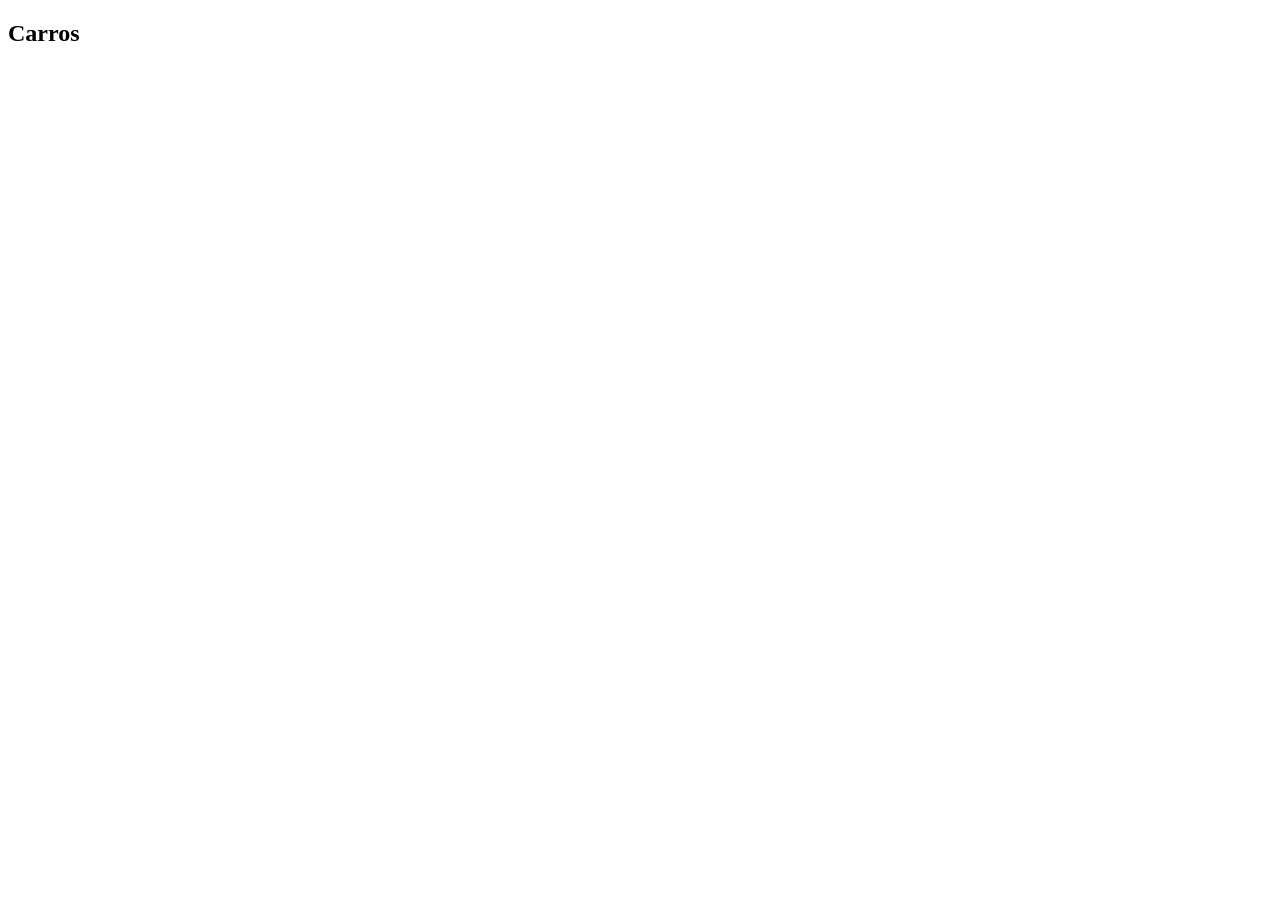
==== Site/xcarlos/templates/home.html @ 12c3d338 "Apenas parte de login/cadastro feita" ====
<!DOCTYPE html>
<html lang="en">
<head>
    <meta charset="UTF-8">
    <meta name="viewport" content="width=device-width, initial-scale=1.0">
    <title>Document</title>
</head>
<body>
    <h2>Carros</h2>
    
</body>
</html>
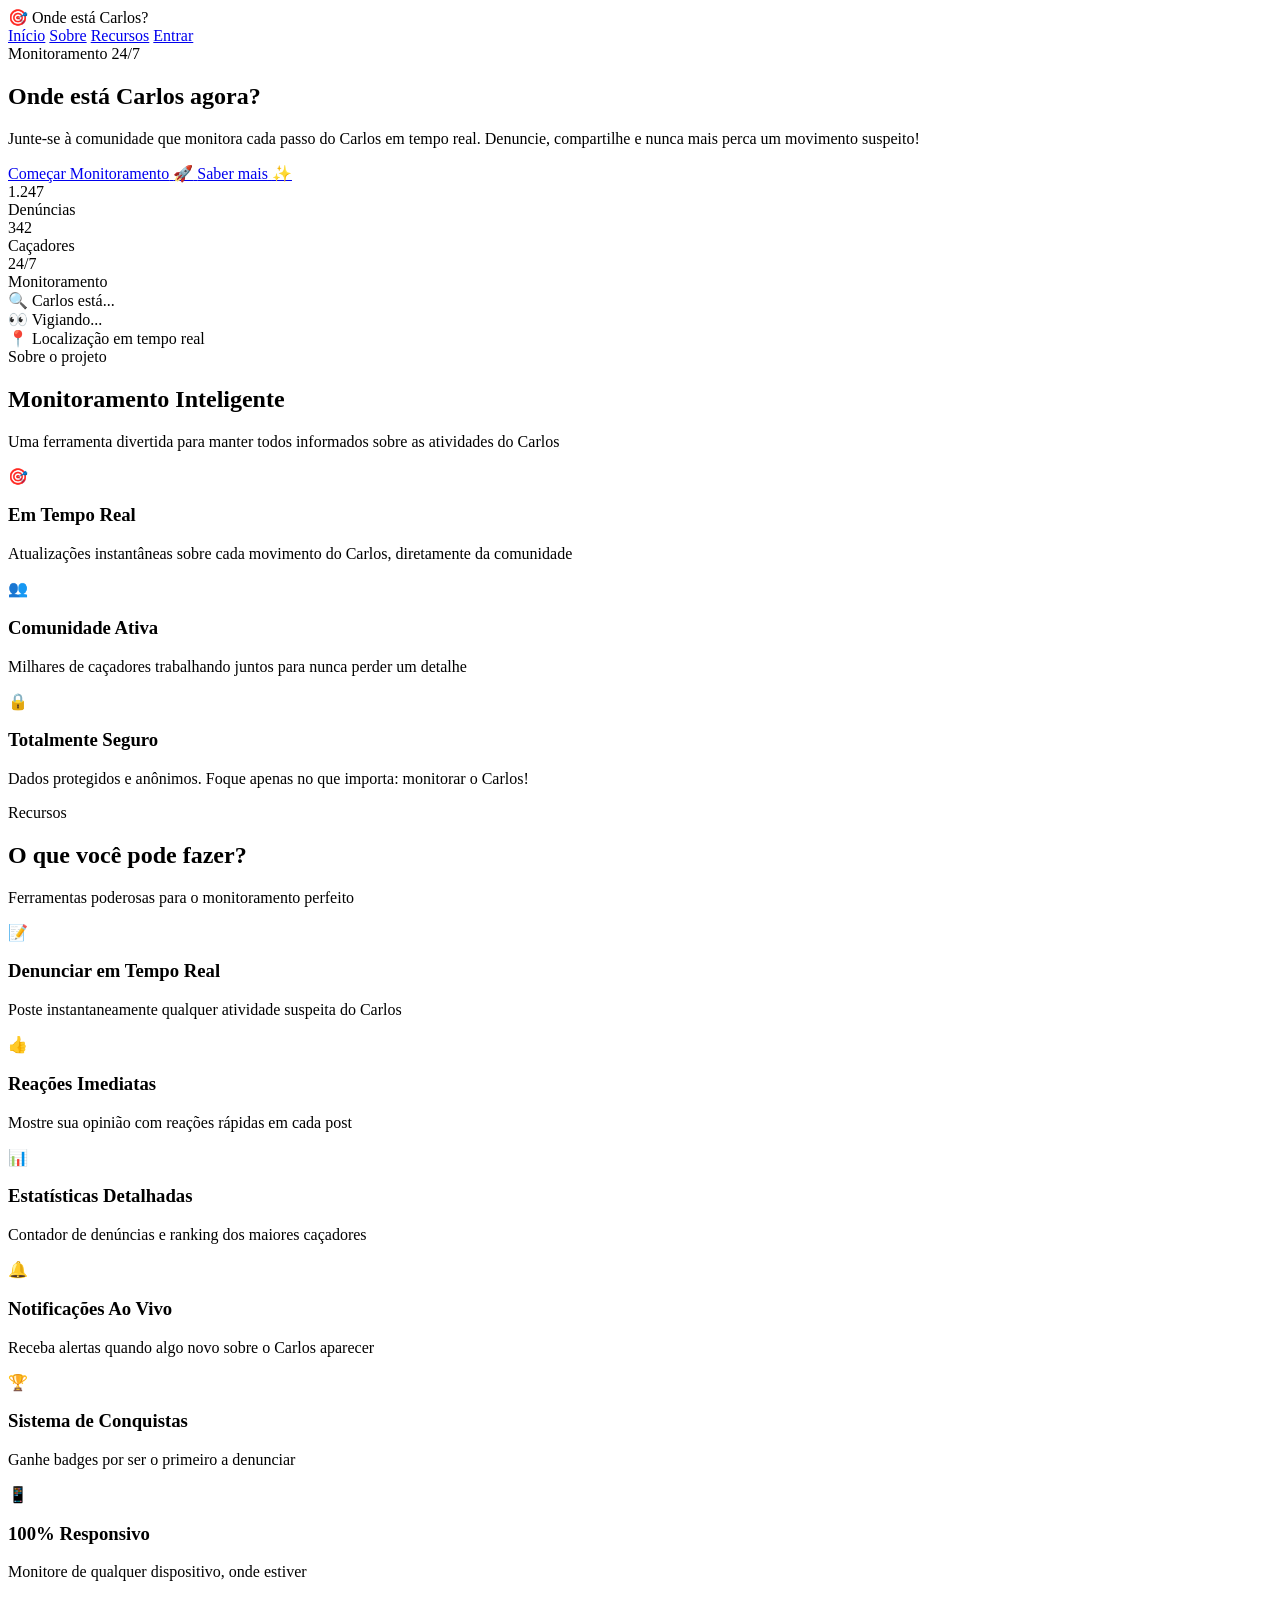
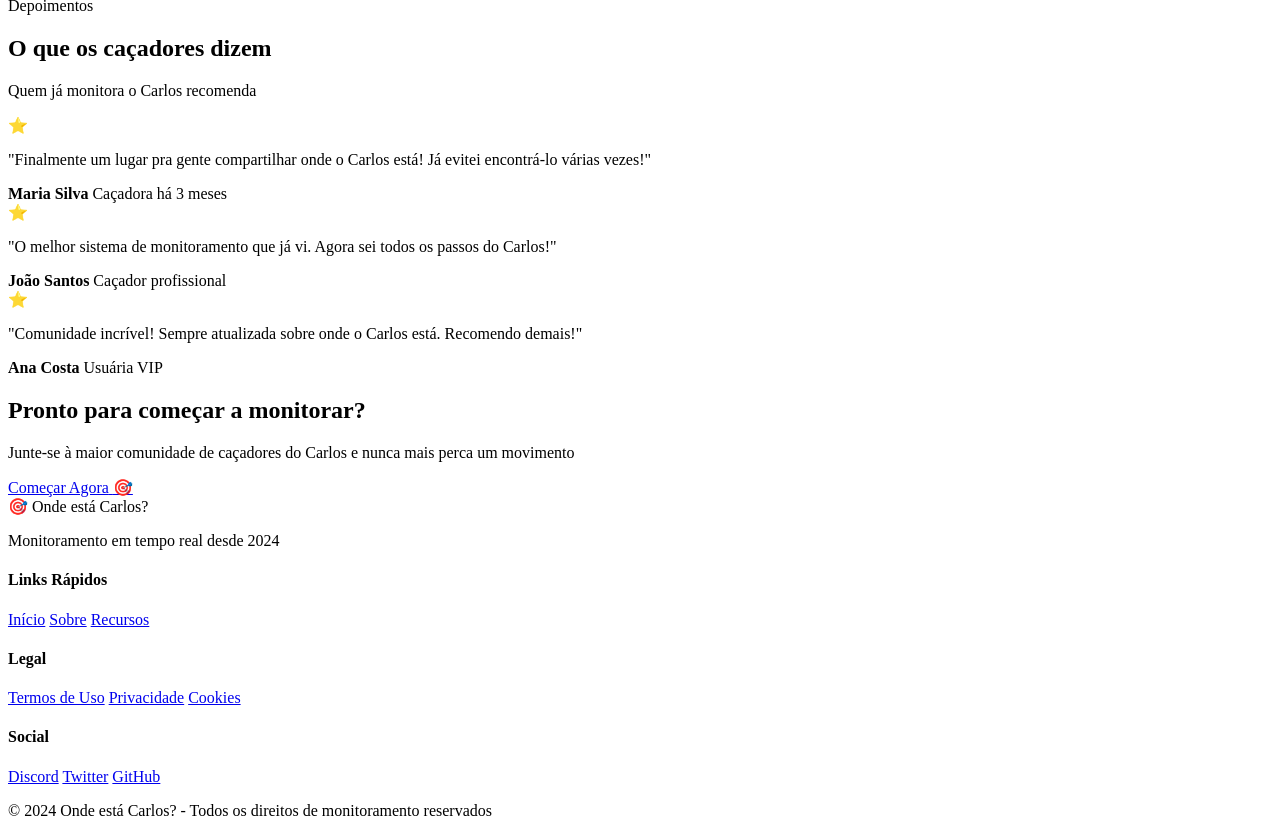
==== commit 0f864847: "login/cadastro e index feitas, fazer home" ====
--- a/Site/xcarlos/templates/home.html
+++ b/Site/xcarlos/templates/home.html
@@ -1,12 +1,266 @@
 <!DOCTYPE html>
-<html lang="en">
+<html lang="pt-br">
 <head>
-    <meta charset="UTF-8">
-    <meta name="viewport" content="width=device-width, initial-scale=1.0">
-    <title>Document</title>
+  <meta charset="UTF-8">
+  <meta name="viewport" content="width=device-width, initial-scale=1.0">
+  <title>Monitoramento Carlos - Home</title>
+  <link rel="stylesheet" href="{{ url_for('static', filename='styles.css') }}">
+  <style>
+    html {
+      scroll-behavior: smooth;
+    }
+  </style>
 </head>
 <body>
-    <h2>Carros</h2>
-    
+
+  <div class="background-animation"></div>
+
+  <!-- Navbar -->
+  <nav class="navbar">
+    <div class="nav-container">
+      <div class="logo-nav">
+        <span class="logo-icon">🎯</span>
+        <span class="logo-text">Onde está <span class="highlight">Carlos</span>?</span>
+      </div>
+      <div class="nav-links">
+        <a href="#home" class="nav-link">Início</a>
+        <a href="#sobre" class="nav-link">Sobre</a>
+        <a href="#recursos" class="nav-link">Recursos</a>
+        <a href="index.html" class="nav-btn">Entrar</a>
+      </div>
+    </div>
+  </nav>
+
+  <!-- Hero Section -->
+  <section id="home" class="hero">
+    <div class="hero-content">
+      <div class="hero-badge">
+        <span class="badge-dot"></span>
+        Monitoramento 24/7
+      </div>
+      <h1 class="hero-title">
+        Onde está 
+        <span class="gradient-text">Carlos</span> 
+        agora?
+      </h1>
+      <p class="hero-description">
+        Junte-se à comunidade que monitora cada passo do Carlos em tempo real. 
+        Denuncie, compartilhe e nunca mais perca um movimento suspeito!
+      </p>
+      <div class="hero-buttons">
+        <!-- Botão Começar Monitoramento - vai para página de login -->
+        <a href="index.html" class="btn-primary">
+          <span>Começar Monitoramento</span>
+          <span>🚀</span>
+        </a>
+        <!-- Botão Saber mais - rola para seção Sobre -->
+        <a href="#sobre" class="btn-secondary">
+          <span>Saber mais</span>
+          <span>✨</span>
+        </a>
+      </div>
+      <div class="hero-stats">
+        <div class="stat">
+          <div class="stat-number">1.247</div>
+          <div class="stat-label">Denúncias</div>
+        </div>
+        <div class="stat">
+          <div class="stat-number">342</div>
+          <div class="stat-label">Caçadores</div>
+        </div>
+        <div class="stat">
+          <div class="stat-number">24/7</div>
+          <div class="stat-label">Monitoramento</div>
+        </div>
+      </div>
+    </div>
+    <div class="hero-image">
+      <div class="floating-card card-1">
+        <span>🔍</span>
+        <span>Carlos está...</span>
+      </div>
+      <div class="floating-card card-2">
+        <span>👀</span>
+        <span>Vigiando...</span>
+      </div>
+      <div class="floating-card card-3">
+        <span>📍</span>
+        <span>Localização em tempo real</span>
+      </div>
+    </div>
+  </section>
+
+  <!-- Sobre Section -->
+  <section id="sobre" class="about">
+    <div class="container">
+      <div class="section-header">
+        <span class="section-badge">Sobre o projeto</span>
+        <h2>Monitoramento <span class="gradient-text">Inteligente</span></h2>
+        <p>Uma ferramenta divertida para manter todos informados sobre as atividades do Carlos</p>
+      </div>
+      <div class="about-grid">
+        <div class="about-card">
+          <div class="about-icon">🎯</div>
+          <h3>Em Tempo Real</h3>
+          <p>Atualizações instantâneas sobre cada movimento do Carlos, diretamente da comunidade</p>
+        </div>
+        <div class="about-card">
+          <div class="about-icon">👥</div>
+          <h3>Comunidade Ativa</h3>
+          <p>Milhares de caçadores trabalhando juntos para nunca perder um detalhe</p>
+        </div>
+        <div class="about-card">
+          <div class="about-icon">🔒</div>
+          <h3>Totalmente Seguro</h3>
+          <p>Dados protegidos e anônimos. Foque apenas no que importa: monitorar o Carlos!</p>
+        </div>
+      </div>
+    </div>
+  </section>
+
+  <!-- Recursos Section -->
+  <section id="recursos" class="features">
+    <div class="container">
+      <div class="section-header">
+        <span class="section-badge">Recursos</span>
+        <h2>O que você pode <span class="gradient-text">fazer</span>?</h2>
+        <p>Ferramentas poderosas para o monitoramento perfeito</p>
+      </div>
+      <div class="features-grid">
+        <div class="feature-card">
+          <div class="feature-icon">📝</div>
+          <h3>Denunciar em Tempo Real</h3>
+          <p>Poste instantaneamente qualquer atividade suspeita do Carlos</p>
+        </div>
+        <div class="feature-card">
+          <div class="feature-icon">👍</div>
+          <h3>Reações Imediatas</h3>
+          <p>Mostre sua opinião com reações rápidas em cada post</p>
+        </div>
+        <div class="feature-card">
+          <div class="feature-icon">📊</div>
+          <h3>Estatísticas Detalhadas</h3>
+          <p>Contador de denúncias e ranking dos maiores caçadores</p>
+        </div>
+        <div class="feature-card">
+          <div class="feature-icon">🔔</div>
+          <h3>Notificações Ao Vivo</h3>
+          <p>Receba alertas quando algo novo sobre o Carlos aparecer</p>
+        </div>
+        <div class="feature-card">
+          <div class="feature-icon">🏆</div>
+          <h3>Sistema de Conquistas</h3>
+          <p>Ganhe badges por ser o primeiro a denunciar</p>
+        </div>
+        <div class="feature-card">
+          <div class="feature-icon">📱</div>
+          <h3>100% Responsivo</h3>
+          <p>Monitore de qualquer dispositivo, onde estiver</p>
+        </div>
+      </div>
+    </div>
+  </section>
+
+  <!-- Depoimentos -->
+  <section class="testimonials">
+    <div class="container">
+      <div class="section-header">
+        <span class="section-badge">Depoimentos</span>
+        <h2>O que os <span class="gradient-text">caçadores</span> dizem</h2>
+        <p>Quem já monitora o Carlos recomenda</p>
+      </div>
+      <div class="testimonials-grid">
+        <div class="testimonial-card">
+          <div class="testimonial-icon">⭐</div>
+          <p>"Finalmente um lugar pra gente compartilhar onde o Carlos está! Já evitei encontrá-lo várias vezes!"</p>
+          <div class="testimonial-author">
+            <strong>Maria Silva</strong>
+            <span>Caçadora há 3 meses</span>
+          </div>
+        </div>
+        <div class="testimonial-card">
+          <div class="testimonial-icon">⭐</div>
+          <p>"O melhor sistema de monitoramento que já vi. Agora sei todos os passos do Carlos!"</p>
+          <div class="testimonial-author">
+            <strong>João Santos</strong>
+            <span>Caçador profissional</span>
+          </div>
+        </div>
+        <div class="testimonial-card">
+          <div class="testimonial-icon">⭐</div>
+          <p>"Comunidade incrível! Sempre atualizada sobre onde o Carlos está. Recomendo demais!"</p>
+          <div class="testimonial-author">
+            <strong>Ana Costa</strong>
+            <span>Usuária VIP</span>
+          </div>
+        </div>
+      </div>
+    </div>
+  </section>
+
+  <!-- Call to Action -->
+  <section class="cta">
+    <div class="cta-content">
+      <h2>Pronto para começar a monitorar?</h2>
+      <p>Junte-se à maior comunidade de caçadores do Carlos e nunca mais perca um movimento</p>
+      <!-- Botão Começar Agora - vai para página de login -->
+      <a href="index.html" class="btn-cta">
+        <span>Começar Agora</span>
+        <span>🎯</span>
+      </a>
+    </div>
+  </section>
+
+  <!-- Footer -->
+  <footer class="footer">
+    <div class="footer-content">
+      <div class="footer-section">
+        <div class="footer-logo">
+          <span>🎯</span>
+          <span>Onde está Carlos?</span>
+        </div>
+        <p>Monitoramento em tempo real desde 2024</p>
+      </div>
+      <div class="footer-section">
+        <h4>Links Rápidos</h4>
+        <a href="#home">Início</a>
+        <a href="#sobre">Sobre</a>
+        <a href="#recursos">Recursos</a>
+      </div>
+      <div class="footer-section">
+        <h4>Legal</h4>
+        <a href="#">Termos de Uso</a>
+        <a href="#">Privacidade</a>
+        <a href="#">Cookies</a>
+      </div>
+      <div class="footer-section">
+        <h4>Social</h4>
+        <a href="#">Discord</a>
+        <a href="#">Twitter</a>
+        <a href="#">GitHub</a>
+      </div>
+    </div>
+    <div class="footer-bottom">
+      <p>© 2024 Onde está Carlos? - Todos os direitos de monitoramento reservados</p>
+    </div>
+  </footer>
+
+  <!-- Pequeno script para garantir o scroll suave em todos os navegadores -->
+  <script>
+    // Garantir que o scroll suave funcione em todos os navegadores
+    document.querySelectorAll('a[href^="#"]').forEach(anchor => {
+      anchor.addEventListener('click', function (e) {
+        e.preventDefault();
+        const target = document.querySelector(this.getAttribute('href'));
+        if (target) {
+          target.scrollIntoView({
+            behavior: 'smooth',
+            block: 'start'
+          });
+        }
+      });
+    });
+  </script>
+
 </body>
 </html>
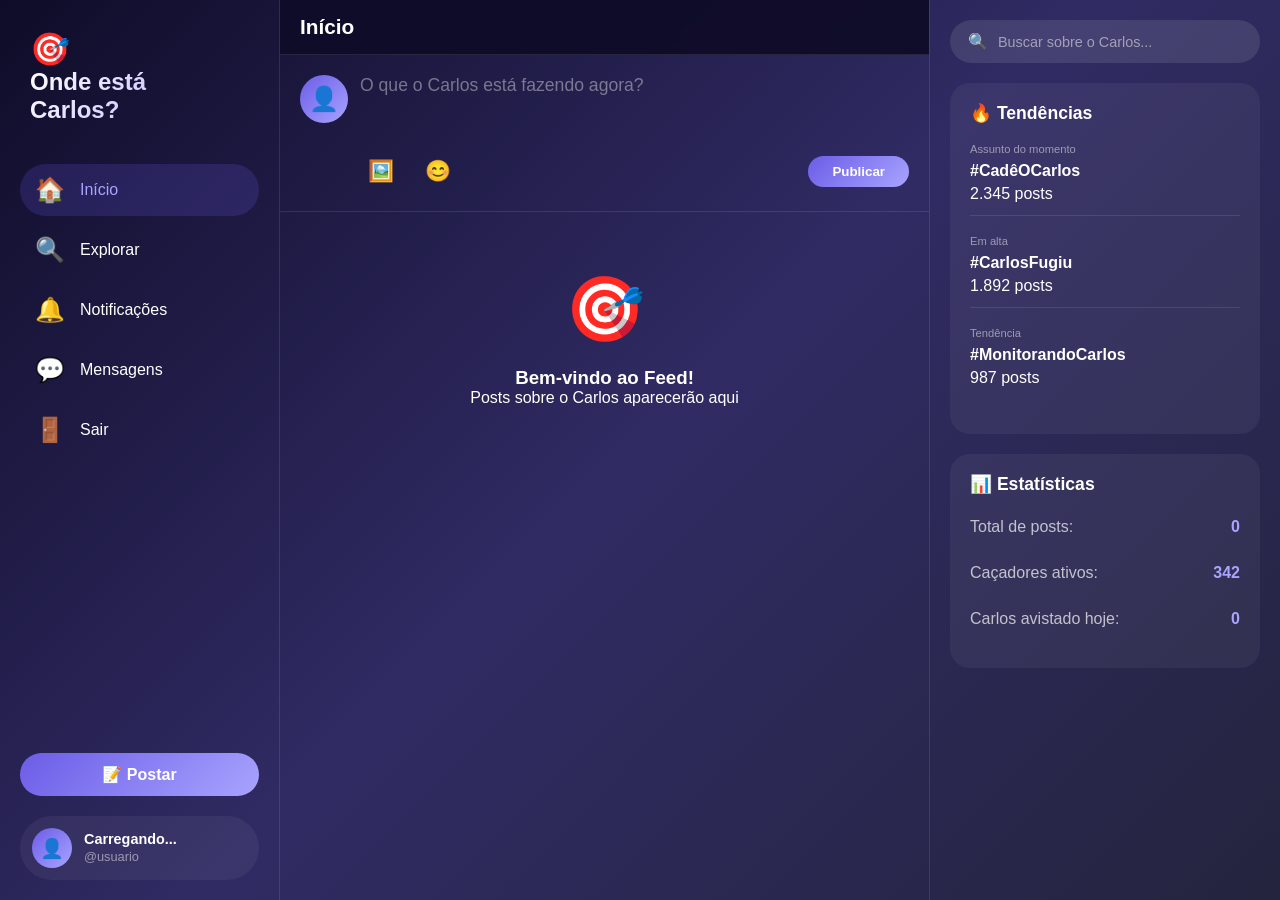
==== commit c01fe1e3: "login arrumado, arumar cadastro e home" ====
--- a/Site/xcarlos/templates/home.html
+++ b/Site/xcarlos/templates/home.html
@@ -3,264 +3,916 @@
 <head>
   <meta charset="UTF-8">
   <meta name="viewport" content="width=device-width, initial-scale=1.0">
-  <title>Monitoramento Carlos - Home</title>
-  <link rel="stylesheet" href="{{ url_for('static', filename='styles.css') }}">
+  <title>Home - Onde está Carlos?</title>
   <style>
-    html {
-      scroll-behavior: smooth;
+    * {
+      margin: 0;
+      padding: 0;
+      box-sizing: border-box;
+    }
+
+    body {
+      font-family: -apple-system, BlinkMacSystemFont, 'Segoe UI', Roboto, 'Helvetica Neue', sans-serif;
+      background: linear-gradient(135deg, #0f0c29 0%, #302b63 50%, #24243e 100%);
+      color: #fff;
+      overflow-x: hidden;
+    }
+
+    /* Layout principal */
+    .app-container {
+      display: grid;
+      grid-template-columns: 280px 1fr 350px;
+      max-width: 1400px;
+      margin: 0 auto;
+      min-height: 100vh;
+    }
+
+    /* Sidebar Esquerda */
+    .sidebar-left {
+      padding: 20px;
+      border-right: 1px solid rgba(255, 255, 255, 0.1);
+      position: sticky;
+      top: 0;
+      height: 100vh;
+      display: flex;
+      flex-direction: column;
+    }
+
+    .logo {
+      margin-bottom: 30px;
+      padding: 10px;
+    }
+
+    .logo h2 {
+      font-size: 1.5rem;
+      background: linear-gradient(135deg, #fff, #a8a4ff);
+      -webkit-background-clip: text;
+      background-clip: text;
+      color: transparent;
+    }
+
+    .logo span {
+      font-size: 2rem;
+    }
+
+    .nav-menu {
+      flex: 1;
+    }
+
+    .nav-item {
+      display: flex;
+      align-items: center;
+      gap: 15px;
+      padding: 12px 15px;
+      border-radius: 30px;
+      text-decoration: none;
+      color: #fff;
+      transition: all 0.2s ease;
+      margin-bottom: 8px;
+    }
+
+    .nav-item:hover, .nav-item.active {
+      background: rgba(108, 92, 231, 0.2);
+      color: #a8a4ff;
+    }
+
+    .nav-icon {
+      font-size: 1.5rem;
+    }
+
+    .post-btn {
+      background: linear-gradient(135deg, #6c5ce7, #a8a4ff);
+      border: none;
+      padding: 12px;
+      border-radius: 30px;
+      color: white;
+      font-weight: bold;
+      font-size: 1rem;
+      cursor: pointer;
+      margin: 20px 0;
+      transition: all 0.3s ease;
+    }
+
+    .post-btn:hover {
+      transform: scale(1.02);
+      box-shadow: 0 5px 15px rgba(108, 92, 231, 0.4);
+    }
+
+    .user-card {
+      display: flex;
+      align-items: center;
+      gap: 12px;
+      padding: 12px;
+      border-radius: 50px;
+      background: rgba(255, 255, 255, 0.05);
+      margin-top: auto;
+    }
+
+    .user-avatar {
+      width: 40px;
+      height: 40px;
+      background: linear-gradient(135deg, #6c5ce7, #a8a4ff);
+      border-radius: 50%;
+      display: flex;
+      align-items: center;
+      justify-content: center;
+      font-size: 1.2rem;
+    }
+
+    .user-info strong {
+      display: block;
+      font-size: 0.9rem;
+    }
+
+    .user-info span {
+      font-size: 0.8rem;
+      color: rgba(255, 255, 255, 0.5);
+    }
+
+    /* Feed Central */
+    .feed-main {
+      border-right: 1px solid rgba(255, 255, 255, 0.1);
+      min-height: 100vh;
+    }
+
+    .feed-header {
+      position: sticky;
+      top: 0;
+      background: rgba(15, 12, 41, 0.95);
+      backdrop-filter: blur(10px);
+      padding: 15px 20px;
+      border-bottom: 1px solid rgba(255, 255, 255, 0.1);
+      z-index: 10;
+    }
+
+    .feed-header h2 {
+      font-size: 1.3rem;
+    }
+
+    /* Post Creator */
+    .post-creator {
+      display: flex;
+      gap: 12px;
+      padding: 20px;
+      border-bottom: 1px solid rgba(255, 255, 255, 0.1);
+    }
+
+    .creator-avatar {
+      width: 48px;
+      height: 48px;
+      background: linear-gradient(135deg, #6c5ce7, #a8a4ff);
+      border-radius: 50%;
+      display: flex;
+      align-items: center;
+      justify-content: center;
+      font-size: 1.5rem;
+      flex-shrink: 0;
+    }
+
+    .creator-input {
+      flex: 1;
+    }
+
+    .creator-input textarea {
+      width: 100%;
+      background: none;
+      border: none;
+      color: white;
+      font-size: 1.1rem;
+      resize: none;
+      font-family: inherit;
+      outline: none;
+      min-height: 60px;
+    }
+
+    .creator-input textarea::placeholder {
+      color: rgba(255, 255, 255, 0.4);
+    }
+
+    .image-preview {
+      margin-top: 10px;
+      position: relative;
+      display: inline-block;
+    }
+
+    .image-preview img {
+      max-width: 100%;
+      max-height: 200px;
+      border-radius: 16px;
+    }
+
+    .remove-image {
+      position: absolute;
+      top: 5px;
+      right: 5px;
+      background: rgba(0,0,0,0.7);
+      border: none;
+      color: white;
+      border-radius: 50%;
+      width: 25px;
+      height: 25px;
+      cursor: pointer;
+    }
+
+    .creator-actions {
+      display: flex;
+      justify-content: space-between;
+      align-items: center;
+      margin-top: 12px;
+    }
+
+    .media-buttons {
+      display: flex;
+      gap: 15px;
+    }
+
+    .media-btn {
+      background: none;
+      border: none;
+      font-size: 1.3rem;
+      cursor: pointer;
+      padding: 8px;
+      border-radius: 50%;
+      transition: all 0.2s;
+    }
+
+    .media-btn:hover {
+      background: rgba(108, 92, 231, 0.2);
+    }
+
+    .publish-btn {
+      background: linear-gradient(135deg, #6c5ce7, #a8a4ff);
+      border: none;
+      padding: 8px 24px;
+      border-radius: 30px;
+      color: white;
+      font-weight: bold;
+      cursor: pointer;
+      transition: all 0.3s ease;
+    }
+
+    .publish-btn:hover {
+      transform: scale(1.05);
+    }
+
+    /* Feed Posts */
+    .feed-posts {
+      padding: 0;
+    }
+
+    .post-card {
+      padding: 15px 20px;
+      border-bottom: 1px solid rgba(255, 255, 255, 0.1);
+      transition: background 0.2s ease;
+    }
+
+    .post-card:hover {
+      background: rgba(255, 255, 255, 0.02);
+    }
+
+    .post-header {
+      display: flex;
+      gap: 12px;
+    }
+
+    .post-avatar {
+      width: 48px;
+      height: 48px;
+      background: linear-gradient(135deg, #6c5ce7, #a8a4ff);
+      border-radius: 50%;
+      display: flex;
+      align-items: center;
+      justify-content: center;
+      font-size: 1.5rem;
+      flex-shrink: 0;
+    }
+
+    .post-content {
+      flex: 1;
+    }
+
+    .post-author {
+      display: flex;
+      align-items: baseline;
+      gap: 8px;
+      margin-bottom: 5px;
+      flex-wrap: wrap;
+    }
+
+    .post-author strong {
+      font-size: 1rem;
+    }
+
+    .post-author .username {
+      color: rgba(255, 255, 255, 0.5);
+      font-size: 0.85rem;
+    }
+
+    .post-author .time {
+      color: rgba(255, 255, 255, 0.4);
+      font-size: 0.8rem;
+    }
+
+    .post-text {
+      margin-bottom: 12px;
+      line-height: 1.5;
+    }
+
+    .post-image {
+      margin: 12px 0;
+      border-radius: 20px;
+      overflow: hidden;
+    }
+
+    .post-image img {
+      width: 100%;
+      max-height: 400px;
+      object-fit: cover;
+      border-radius: 20px;
+    }
+
+    .post-actions {
+      display: flex;
+      gap: 30px;
+      margin-top: 12px;
+    }
+
+    .action-btn {
+      background: none;
+      border: none;
+      color: rgba(255, 255, 255, 0.5);
+      cursor: pointer;
+      display: flex;
+      align-items: center;
+      gap: 8px;
+      padding: 8px;
+      border-radius: 30px;
+      transition: all 0.2s ease;
+      font-size: 0.85rem;
+    }
+
+    .action-btn:hover {
+      color: #a8a4ff;
+      background: rgba(108, 92, 231, 0.1);
+    }
+
+    .action-btn.liked {
+      color: #ff6b6b;
+    }
+
+    /* Sidebar Direita */
+    .sidebar-right {
+      padding: 20px;
+      position: sticky;
+      top: 0;
+      height: 100vh;
+      overflow-y: auto;
+    }
+
+    .search-box {
+      background: rgba(255, 255, 255, 0.1);
+      border-radius: 30px;
+      padding: 12px 18px;
+      display: flex;
+      align-items: center;
+      gap: 10px;
+      margin-bottom: 20px;
+    }
+
+    .search-box input {
+      background: none;
+      border: none;
+      color: white;
+      font-size: 0.9rem;
+      width: 100%;
+      outline: none;
+    }
+
+    .search-box input::placeholder {
+      color: rgba(255, 255, 255, 0.5);
+    }
+
+    .trending-box, .stats-box {
+      background: rgba(255, 255, 255, 0.05);
+      border-radius: 20px;
+      padding: 20px;
+      margin-bottom: 20px;
+    }
+
+    .trending-box h3, .stats-box h3 {
+      margin-bottom: 15px;
+      font-size: 1.1rem;
+    }
+
+    .trending-item {
+      margin-bottom: 15px;
+      padding-bottom: 12px;
+      border-bottom: 1px solid rgba(255, 255, 255, 0.1);
+    }
+
+    .trending-item:last-child {
+      border-bottom: none;
+    }
+
+    .trending-category {
+      font-size: 0.7rem;
+      color: rgba(255, 255, 255, 0.5);
+    }
+
+    .trending-item strong {
+      display: block;
+      margin: 5px 0;
+    }
+
+    .stat-item {
+      display: flex;
+      justify-content: space-between;
+      margin-bottom: 12px;
+      padding: 8px 0;
+    }
+
+    .stat-item span {
+      color: rgba(255, 255, 255, 0.7);
+    }
+
+    .stat-item strong {
+      color: #a8a4ff;
+    }
+
+    /* Scrollbar */
+    .sidebar-right::-webkit-scrollbar,
+    .feed-posts::-webkit-scrollbar {
+      width: 6px;
+    }
+
+    .sidebar-right::-webkit-scrollbar-track,
+    .feed-posts::-webkit-scrollbar-track {
+      background: rgba(255, 255, 255, 0.05);
+      border-radius: 10px;
+    }
+
+    .sidebar-right::-webkit-scrollbar-thumb,
+    .feed-posts::-webkit-scrollbar-thumb {
+      background: #6c5ce7;
+      border-radius: 10px;
+    }
+
+    /* Modal */
+    .modal {
+      display: none;
+      position: fixed;
+      top: 0;
+      left: 0;
+      width: 100%;
+      height: 100%;
+      background: rgba(0, 0, 0, 0.8);
+      z-index: 1000;
+      align-items: center;
+      justify-content: center;
+    }
+
+    .modal.active {
+      display: flex;
+    }
+
+    .modal-content {
+      background: #1e1e2e;
+      border-radius: 20px;
+      width: 90%;
+      max-width: 600px;
+      max-height: 80vh;
+      overflow-y: auto;
+    }
+
+    .modal-header {
+      display: flex;
+      justify-content: space-between;
+      align-items: center;
+      padding: 20px;
+      border-bottom: 1px solid rgba(255, 255, 255, 0.1);
+    }
+
+    .close-modal {
+      font-size: 2rem;
+      cursor: pointer;
+      color: rgba(255, 255, 255, 0.5);
+    }
+
+    .close-modal:hover {
+      color: #ff6b6b;
+    }
+
+    /* Responsivo */
+    @media (max-width: 1000px) {
+      .app-container {
+        grid-template-columns: 80px 1fr 300px;
+      }
+      
+      .logo h2, .nav-item span:last-child, .user-info {
+        display: none;
+      }
+      
+      .nav-item {
+        justify-content: center;
+      }
+      
+      .post-btn span:last-child {
+        display: none;
+      }
+    }
+
+    @media (max-width: 768px) {
+      .app-container {
+        grid-template-columns: 1fr;
+      }
+      
+      .sidebar-left, .sidebar-right {
+        display: none;
+      }
+    }
+
+    .welcome-feed {
+      text-align: center;
+      padding: 60px 20px;
+    }
+
+    .welcome-icon {
+      font-size: 4rem;
+      margin-bottom: 20px;
     }
   </style>
 </head>
 <body>
 
-  <div class="background-animation"></div>
-
-  <!-- Navbar -->
-  <nav class="navbar">
-    <div class="nav-container">
-      <div class="logo-nav">
-        <span class="logo-icon">🎯</span>
-        <span class="logo-text">Onde está <span class="highlight">Carlos</span>?</span>
-      </div>
-      <div class="nav-links">
-        <a href="#home" class="nav-link">Início</a>
-        <a href="#sobre" class="nav-link">Sobre</a>
-        <a href="#recursos" class="nav-link">Recursos</a>
-        <a href="index.html" class="nav-btn">Entrar</a>
+<div class="app-container">
+
+  <!-- Sidebar Esquerda -->
+  <aside class="sidebar-left">
+    <div class="logo">
+      <span>🎯</span>
+      <h2>Onde está<br>Carlos?</h2>
+    </div>
+    
+    <nav class="nav-menu">
+      <a href="#" class="nav-item active">
+        <span class="nav-icon">🏠</span>
+        <span>Início</span>
+      </a>
+      <a href="#" class="nav-item">
+        <span class="nav-icon">🔍</span>
+        <span>Explorar</span>
+      </a>
+      <a href="#" class="nav-item">
+        <span class="nav-icon">🔔</span>
+        <span>Notificações</span>
+      </a>
+      <a href="#" class="nav-item">
+        <span class="nav-icon">💬</span>
+        <span>Mensagens</span>
+      </a>
+      <a href="login.html" class="nav-item">
+        <span class="nav-icon">🚪</span>
+        <span>Sair</span>
+      </a>
+    </nav>
+
+    <button class="post-btn" id="openModalBtn">
+      <span>📝</span>
+      <span>Postar</span>
+    </button>
+
+    <div class="user-card">
+      <div class="user-avatar" id="userAvatar">👤</div>
+      <div class="user-info">
+        <strong id="userName">Carregando...</strong>
+        <span id="userEmail">@usuario</span>
       </div>
     </div>
-  </nav>
-
-  <!-- Hero Section -->
-  <section id="home" class="hero">
-    <div class="hero-content">
-      <div class="hero-badge">
-        <span class="badge-dot"></span>
-        Monitoramento 24/7
-      </div>
-      <h1 class="hero-title">
-        Onde está 
-        <span class="gradient-text">Carlos</span> 
-        agora?
-      </h1>
-      <p class="hero-description">
-        Junte-se à comunidade que monitora cada passo do Carlos em tempo real. 
-        Denuncie, compartilhe e nunca mais perca um movimento suspeito!
-      </p>
-      <div class="hero-buttons">
-        <!-- Botão Começar Monitoramento - vai para página de login -->
-        <a href="index.html" class="btn-primary">
-          <span>Começar Monitoramento</span>
-          <span>🚀</span>
-        </a>
-        <!-- Botão Saber mais - rola para seção Sobre -->
-        <a href="#sobre" class="btn-secondary">
-          <span>Saber mais</span>
-          <span>✨</span>
-        </a>
-      </div>
-      <div class="hero-stats">
-        <div class="stat">
-          <div class="stat-number">1.247</div>
-          <div class="stat-label">Denúncias</div>
+  </aside>
+
+  <!-- Feed Central -->
+  <main class="feed-main">
+    <div class="feed-header">
+      <h2>Início</h2>
+    </div>
+
+    <!-- Post Creator -->
+    <div class="post-creator">
+      <div class="creator-avatar">👤</div>
+      <div class="creator-input">
+        <textarea id="postText" placeholder="O que o Carlos está fazendo agora?"></textarea>
+        <div id="imagePreviewContainer" class="image-preview" style="display: none;">
+          <img id="previewImg" src="">
+          <button class="remove-image" onclick="removeImage()">✕</button>
         </div>
-        <div class="stat">
-          <div class="stat-number">342</div>
-          <div class="stat-label">Caçadores</div>
-        </div>
-        <div class="stat">
-          <div class="stat-number">24/7</div>
-          <div class="stat-label">Monitoramento</div>
+        <div class="creator-actions">
+          <div class="media-buttons">
+            <label class="media-btn">
+              🖼️
+              <input type="file" id="imageInput" accept="image/*" style="display: none;">
+            </label>
+            <button class="media-btn" onclick="addEmoji()">😊</button>
+          </div>
+          <button class="publish-btn" onclick="publishPost()">Publicar</button>
         </div>
       </div>
     </div>
-    <div class="hero-image">
-      <div class="floating-card card-1">
-        <span>🔍</span>
-        <span>Carlos está...</span>
-      </div>
-      <div class="floating-card card-2">
-        <span>👀</span>
-        <span>Vigiando...</span>
-      </div>
-      <div class="floating-card card-3">
-        <span>📍</span>
-        <span>Localização em tempo real</span>
+
+    <!-- Feed Posts -->
+    <div class="feed-posts" id="feedPosts">
+      <div class="welcome-feed">
+        <div class="welcome-icon">🎯</div>
+        <h3>Bem-vindo ao Feed!</h3>
+        <p>Posts sobre o Carlos aparecerão aqui</p>
       </div>
     </div>
-  </section>
-
-  <!-- Sobre Section -->
-  <section id="sobre" class="about">
-    <div class="container">
-      <div class="section-header">
-        <span class="section-badge">Sobre o projeto</span>
-        <h2>Monitoramento <span class="gradient-text">Inteligente</span></h2>
-        <p>Uma ferramenta divertida para manter todos informados sobre as atividades do Carlos</p>
+  </main>
+
+  <!-- Sidebar Direita -->
+  <aside class="sidebar-right">
+    <div class="search-box">
+      <span>🔍</span>
+      <input type="text" placeholder="Buscar sobre o Carlos..." id="searchInput" onkeyup="searchPosts()">
+    </div>
+
+    <div class="trending-box">
+      <h3>🔥 Tendências</h3>
+      <div class="trending-item">
+        <span class="trending-category">Assunto do momento</span>
+        <strong>#CadêOCarlos</strong>
+        <span class="trending-posts">2.345 posts</span>
       </div>
-      <div class="about-grid">
-        <div class="about-card">
-          <div class="about-icon">🎯</div>
-          <h3>Em Tempo Real</h3>
-          <p>Atualizações instantâneas sobre cada movimento do Carlos, diretamente da comunidade</p>
-        </div>
-        <div class="about-card">
-          <div class="about-icon">👥</div>
-          <h3>Comunidade Ativa</h3>
-          <p>Milhares de caçadores trabalhando juntos para nunca perder um detalhe</p>
-        </div>
-        <div class="about-card">
-          <div class="about-icon">🔒</div>
-          <h3>Totalmente Seguro</h3>
-          <p>Dados protegidos e anônimos. Foque apenas no que importa: monitorar o Carlos!</p>
-        </div>
+      <div class="trending-item">
+        <span class="trending-category">Em alta</span>
+        <strong>#CarlosFugiu</strong>
+        <span class="trending-posts">1.892 posts</span>
+      </div>
+      <div class="trending-item">
+        <span class="trending-category">Tendência</span>
+        <strong>#MonitorandoCarlos</strong>
+        <span class="trending-posts">987 posts</span>
       </div>
     </div>
-  </section>
-
-  <!-- Recursos Section -->
-  <section id="recursos" class="features">
-    <div class="container">
-      <div class="section-header">
-        <span class="section-badge">Recursos</span>
-        <h2>O que você pode <span class="gradient-text">fazer</span>?</h2>
-        <p>Ferramentas poderosas para o monitoramento perfeito</p>
+
+    <div class="stats-box">
+      <h3>📊 Estatísticas</h3>
+      <div class="stat-item">
+        <span>Total de posts:</span>
+        <strong id="totalPosts">0</strong>
       </div>
-      <div class="features-grid">
-        <div class="feature-card">
-          <div class="feature-icon">📝</div>
-          <h3>Denunciar em Tempo Real</h3>
-          <p>Poste instantaneamente qualquer atividade suspeita do Carlos</p>
-        </div>
-        <div class="feature-card">
-          <div class="feature-icon">👍</div>
-          <h3>Reações Imediatas</h3>
-          <p>Mostre sua opinião com reações rápidas em cada post</p>
-        </div>
-        <div class="feature-card">
-          <div class="feature-icon">📊</div>
-          <h3>Estatísticas Detalhadas</h3>
-          <p>Contador de denúncias e ranking dos maiores caçadores</p>
-        </div>
-        <div class="feature-card">
-          <div class="feature-icon">🔔</div>
-          <h3>Notificações Ao Vivo</h3>
-          <p>Receba alertas quando algo novo sobre o Carlos aparecer</p>
-        </div>
-        <div class="feature-card">
-          <div class="feature-icon">🏆</div>
-          <h3>Sistema de Conquistas</h3>
-          <p>Ganhe badges por ser o primeiro a denunciar</p>
-        </div>
-        <div class="feature-card">
-          <div class="feature-icon">📱</div>
-          <h3>100% Responsivo</h3>
-          <p>Monitore de qualquer dispositivo, onde estiver</p>
-        </div>
+      <div class="stat-item">
+        <span>Caçadores ativos:</span>
+        <strong>342</strong>
+      </div>
+      <div class="stat-item">
+        <span>Carlos avistado hoje:</span>
+        <strong id="totalPostsToday">0</strong>
       </div>
     </div>
-  </section>
-
-  <!-- Depoimentos -->
-  <section class="testimonials">
-    <div class="container">
-      <div class="section-header">
-        <span class="section-badge">Depoimentos</span>
-        <h2>O que os <span class="gradient-text">caçadores</span> dizem</h2>
-        <p>Quem já monitora o Carlos recomenda</p>
-      </div>
-      <div class="testimonials-grid">
-        <div class="testimonial-card">
-          <div class="testimonial-icon">⭐</div>
-          <p>"Finalmente um lugar pra gente compartilhar onde o Carlos está! Já evitei encontrá-lo várias vezes!"</p>
-          <div class="testimonial-author">
-            <strong>Maria Silva</strong>
-            <span>Caçadora há 3 meses</span>
+  </aside>
+
+</div>
+
+<!-- Modal de Comentários -->
+<div id="commentModal" class="modal">
+  <div class="modal-content">
+    <div class="modal-header">
+      <h3>💬 Comentários</h3>
+      <span class="close-modal" onclick="closeCommentModal()">&times;</span>
+    </div>
+    <div id="commentsList" style="padding: 20px; max-height: 400px; overflow-y: auto;"></div>
+    <div style="padding: 20px; border-top: 1px solid rgba(255,255,255,0.1); display: flex; gap: 10px;">
+      <input type="text" id="commentInput" placeholder="Escreva um comentário..." style="flex: 1; padding: 10px; border-radius: 20px; border: none; background: rgba(255,255,255,0.1); color: white;">
+      <button onclick="addComment()" style="background: #6c5ce7; border: none; padding: 10px 20px; border-radius: 20px; color: white; cursor: pointer;">Enviar</button>
+    </div>
+  </div>
+</div>
+
+<script>
+  // Dados
+  let posts = [];
+  let currentUser = null;
+  let currentPostId = null;
+  let selectedImage = null;
+
+  // Carregar dados
+  function loadData() {
+  const user = localStorage.getItem('currentUser');
+
+  if (!user) {
+    window.location.href = 'login.html';
+    return;
+  }
+
+  currentUser = JSON.parse(user);
+
+  document.getElementById('userName').innerText = currentUser.name;
+  document.getElementById('userEmail').innerText = '@' + currentUser.name.toLowerCase().replace(' ', '');
+
+  const savedPosts = localStorage.getItem('homePosts');
+
+  function saveData() {
+    localStorage.setItem('homePosts', JSON.stringify(posts));
+    updateStats();
+  }
+
+  function formatTime(isoString) {
+    const date = new Date(isoString);
+    const now = new Date();
+    const diff = Math.floor((now - date) / 1000);
+    
+    if (diff < 60) return 'agora';
+    if (diff < 3600) return `${Math.floor(diff / 60)} min`;
+    if (diff < 86400) return `${Math.floor(diff / 3600)} h`;
+    return `${Math.floor(diff / 86400)} d`;
+  }
+
+  function publishPost() {
+    const text = document.getElementById('postText').value.trim();
+    
+    if (!text && !selectedImage) {
+      alert('Digite algo ou adicione uma imagem!');
+      return;
+    }
+    
+    const post = {
+      id: Date.now(),
+      author: currentUser.name,
+      authorEmail: '@' + currentUser.name.toLowerCase().replace(' ', ''),
+      text: text,
+      image: selectedImage,
+      time: new Date().toISOString(),
+      likes: 0,
+      comments: []
+    };
+    
+    posts.unshift(post);
+    saveData();
+    updateFeed();
+    
+    // Limpar
+    document.getElementById('postText').value = '';
+    removeImage();
+    selectedImage = null;
+  }
+
+  function likePost(postId) {
+    const post = posts.find(p => p.id === postId);
+    if (post) {
+      post.likes++;
+      saveData();
+      updateFeed();
+    }
+  }
+
+  function openComments(postId) {
+    currentPostId = postId;
+    const post = posts.find(p => p.id === postId);
+    if (post) {
+      const commentsList = document.getElementById('commentsList');
+      if (post.comments.length === 0) {
+        commentsList.innerHTML = '<div style="text-align: center; color: rgba(255,255,255,0.5);">Nenhum comentário ainda. Seja o primeiro!</div>';
+      } else {
+        commentsList.innerHTML = post.comments.map(c => `
+          <div style="padding: 10px 0; border-bottom: 1px solid rgba(255,255,255,0.1);">
+            <strong style="color: #a8a4ff;">${c.author}</strong>
+            <span style="font-size: 12px; color: rgba(255,255,255,0.5); margin-left: 10px;">${formatTime(c.time)}</span>
+            <p style="margin-top: 5px;">${c.text}</p>
           </div>
+        `).join('');
+      }
+      document.getElementById('commentModal').classList.add('active');
+      document.getElementById('commentInput').value = '';
+    }
+  }
+
+  function addComment() {
+    const commentText = document.getElementById('commentInput').value.trim();
+    if (!commentText) return;
+    
+    const post = posts.find(p => p.id === currentPostId);
+    if (post) {
+      post.comments.push({
+        author: currentUser.name,
+        text: commentText,
+        time: new Date().toISOString()
+      });
+      saveData();
+      openComments(currentPostId);
+    }
+  }
+
+  function closeCommentModal() {
+    document.getElementById('commentModal').classList.remove('active');
+  }
+
+  function updateFeed() {
+    const feedElement = document.getElementById('feedPosts');
+    const searchTerm = document.getElementById('searchInput')?.value.toLowerCase() || '';
+    
+    let filteredPosts = posts;
+    if (searchTerm) {
+      filteredPosts = posts.filter(p => p.text.toLowerCase().includes(searchTerm) || p.author.toLowerCase().includes(searchTerm));
+    }
+    
+    if (filteredPosts.length === 0) {
+      feedElement.innerHTML = `
+        <div class="welcome-feed">
+          <div class="welcome-icon">🔍</div>
+          <h3>Nenhum post encontrado</h3>
+          <p>Não há posts sobre o Carlos no momento</p>
         </div>
-        <div class="testimonial-card">
-          <div class="testimonial-icon">⭐</div>
-          <p>"O melhor sistema de monitoramento que já vi. Agora sei todos os passos do Carlos!"</p>
-          <div class="testimonial-author">
-            <strong>João Santos</strong>
-            <span>Caçador profissional</span>
-          </div>
-        </div>
-        <div class="testimonial-card">
-          <div class="testimonial-icon">⭐</div>
-          <p>"Comunidade incrível! Sempre atualizada sobre onde o Carlos está. Recomendo demais!"</p>
-          <div class="testimonial-author">
-            <strong>Ana Costa</strong>
-            <span>Usuária VIP</span>
+      `;
+      return;
+    }
+    
+    feedElement.innerHTML = filteredPosts.map(post => `
+      <div class="post-card">
+        <div class="post-header">
+          <div class="post-avatar">👤</div>
+          <div class="post-content">
+            <div class="post-author">
+              <strong>${post.author}</strong>
+              <span class="username">${post.authorEmail}</span>
+              <span class="time">· ${formatTime(post.time)}</span>
+            </div>
+            <div class="post-text">${escapeHtml(post.text)}</div>
+            ${post.image ? `<div class="post-image"><img src="${post.image}" alt="Post image"></div>` : ''}
+            <div class="post-actions">
+              <button class="action-btn" onclick="likePost(${post.id})">
+                ❤️ ${post.likes}
+              </button>
+              <button class="action-btn" onclick="openComments(${post.id})">
+                💬 ${post.comments.length}
+              </button>
+              <button class="action-btn">
+                🔄 0
+              </button>
+            </div>
           </div>
         </div>
       </div>
-    </div>
-  </section>
-
-  <!-- Call to Action -->
-  <section class="cta">
-    <div class="cta-content">
-      <h2>Pronto para começar a monitorar?</h2>
-      <p>Junte-se à maior comunidade de caçadores do Carlos e nunca mais perca um movimento</p>
-      <!-- Botão Começar Agora - vai para página de login -->
-      <a href="index.html" class="btn-cta">
-        <span>Começar Agora</span>
-        <span>🎯</span>
-      </a>
-    </div>
-  </section>
-
-  <!-- Footer -->
-  <footer class="footer">
-    <div class="footer-content">
-      <div class="footer-section">
-        <div class="footer-logo">
-          <span>🎯</span>
-          <span>Onde está Carlos?</span>
-        </div>
-        <p>Monitoramento em tempo real desde 2024</p>
-      </div>
-      <div class="footer-section">
-        <h4>Links Rápidos</h4>
-        <a href="#home">Início</a>
-        <a href="#sobre">Sobre</a>
-        <a href="#recursos">Recursos</a>
-      </div>
-      <div class="footer-section">
-        <h4>Legal</h4>
-        <a href="#">Termos de Uso</a>
-        <a href="#">Privacidade</a>
-        <a href="#">Cookies</a>
-      </div>
-      <div class="footer-section">
-        <h4>Social</h4>
-        <a href="#">Discord</a>
-        <a href="#">Twitter</a>
-        <a href="#">GitHub</a>
-      </div>
-    </div>
-    <div class="footer-bottom">
-      <p>© 2024 Onde está Carlos? - Todos os direitos de monitoramento reservados</p>
-    </div>
-  </footer>
-
-  <!-- Pequeno script para garantir o scroll suave em todos os navegadores -->
-  <script>
-    // Garantir que o scroll suave funcione em todos os navegadores
-    document.querySelectorAll('a[href^="#"]').forEach(anchor => {
-      anchor.addEventListener('click', function (e) {
-        e.preventDefault();
-        const target = document.querySelector(this.getAttribute('href'));
-        if (target) {
-          target.scrollIntoView({
-            behavior: 'smooth',
-            block: 'start'
-          });
-        }
-      });
-    });
-  </script>
+    `).join('');
+  }
+
+  function updateStats() {
+    document.getElementById('totalPosts').innerText = posts.length;
+    const today = new Date().toDateString();
+    const todayPosts = posts.filter(p => new Date(p.time).toDateString() === today).length;
+    document.getElementById('totalPostsToday').innerText = todayPosts;
+  }
+
+  function searchPosts() {
+    updateFeed();
+  }
+
+  function escapeHtml(text) {
+    const div = document.createElement('div');
+    div.textContent = text;
+    return div.innerHTML;
+  }
+
+  // Imagem
+  document.getElementById('imageInput').addEventListener('change', (e) => {
+    const file = e.target.files[0];
+    if (file) {
+      const reader = new FileReader();
+      reader.onload = function(event) {
+        selectedImage = event.target.result;
+        document.getElementById('previewImg').src = selectedImage;
+        document.getElementById('imagePreviewContainer').style.display = 'block';
+      };
+      reader.readAsDataURL(file);
+    }
+  });
+
+  function removeImage() {
+    selectedImage = null;
+    document.getElementById('imagePreviewContainer').style.display = 'none';
+    document.getElementById('imageInput').value = '';
+  }
+
+  function addEmoji() {
+    const textarea = document.getElementById('postText');
+    textarea.value += ' 😂';
+    textarea.focus();
+  }
+
+  // Modal
+  document.getElementById('openModalBtn').addEventListener('click', () => {
+    document.getElementById('postText').focus();
+  });
+
+  // Fechar modal clicando fora
+  document.getElementById('commentModal').addEventListener('click', (e) => {
+    if (e.target === document.getElementById('commentModal')) {
+      closeCommentModal();
+    }
+  });
+
+  // Inicializar
+  loadData();
+</script>
 
 </body>
 </html>
